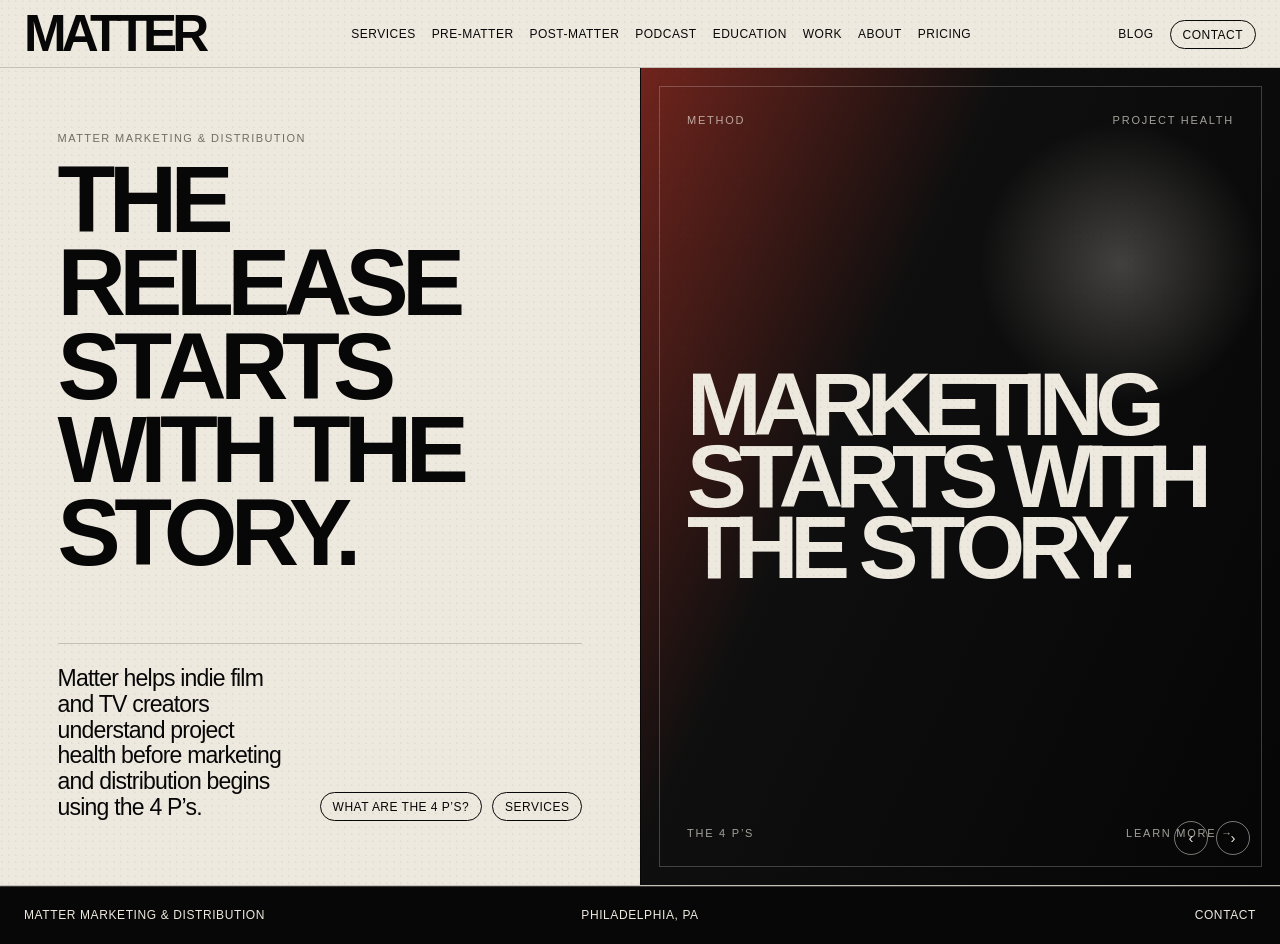
==== index.html @ 063575da "Update Matter website" ====
<!DOCTYPE html>
<html lang="en">
<head>
  <meta charset="UTF-8" />
  <meta name="viewport" content="width=device-width, initial-scale=1.0" />
  <title>Matter Marketing & Distribution</title>
  <link rel="stylesheet" href="./assets/css/style.css" />
</head>
<body>
  <div class="grain"></div>

  <header>
    <a href="./index.html" class="brand">Matter</a>
    <nav aria-label="Main navigation">
      <a href="./services/index.html">Services</a>
      <a href="./pre-matter/index.html">Pre-Matter</a>
      <a href="./post-matter/index.html">Post-Matter</a>
      <a href="./podcast/index.html">Podcast</a>
      <a href="./education/index.html">Education</a>
      <a href="./work/index.html">Work</a>
      <a href="./about/index.html">About</a>
      <a href="./pricing/index.html">Pricing</a>
    </nav>
    <div class="header-right">
      <a href="./blog/index.html">Blog</a>
      <a class="button" href="./contact/index.html">Contact</a>
    </div>
  </header>

  <main id="top">
    <section class="hero">
      <div class="hero-title">
        <div>
          <p class="eyebrow">Matter Marketing & Distribution</p>
          <h1>The release starts with the story.</h1>
        </div>

        <div class="hero-copy">
          <p>Matter helps indie film and TV creators understand project health before marketing and distribution begins using the 4 P’s.</p>
          <div class="hero-buttons">
            <a class="button" href="./about/index.html">What are the 4 P’s?</a>
            <a class="button" href="./services/index.html">Services</a>
          </div>
        </div>
      </div>

      <aside class="hero-feature">
        <div class="featured-carousel" aria-label="Featured Matter carousel">
          <div class="featured-track">
            <a class="featured-slide active" href="./about/index.html">
              <div class="featured-meta">
                <span>Method</span>
                <span>Project Health</span>
              </div>
              <h2>Marketing starts with the story.</h2>
              <div class="featured-meta">
                <span>The 4 P’s</span>
                <span>Learn more →</span>
              </div>
            </a>

            <a class="featured-slide" href="./work/index.html">
              <div class="featured-meta">
                <span>Work</span>
                <span>Featured Projects</span>
              </div>
              <h2>Projects Matter wants people to see.</h2>
              <div class="featured-meta">
                <span>Originals / Clients</span>
                <span>View work →</span>
              </div>
            </a>

            <a class="featured-slide" href="./podcast/index.html">
              <div class="featured-meta">
                <span>Podcast</span>
                <span>Guest Application</span>
              </div>
              <h2>Film workers talking about the work.</h2>
              <div class="featured-meta">
                <span>Matter: The Podcast</span>
                <span>Apply →</span>
              </div>
            </a>
          </div>

          <div class="carousel-controls" aria-label="Carousel controls">
            <button type="button" data-carousel="prev" aria-label="Previous slide">‹</button>
            <button type="button" data-carousel="next" aria-label="Next slide">›</button>
          </div>
        </div>
      </aside>
    </section>
  </main>

  <footer>
    <div>Matter Marketing & Distribution</div>
    <div>Philadelphia, PA</div>
    <div><a href="./contact/index.html">Contact</a></div>
  </footer>

  <script src="./assets/js/main.js"></script>
</body>
</html>
---- assets/css/style.css ----
:root {
  --black: #070707;
  --cream: #eee9df;
  --paper: #f6f1e8;
  --red: #b63326;
  --muted: #736d62;
  --line: rgba(7, 7, 7, .18);
  --line-light: rgba(246, 241, 232, .22);
}

* { box-sizing: border-box; }

html { scroll-behavior: smooth; }

body {
  margin: 0;
  background: var(--cream);
  color: var(--black);
  font-family: Arial, Helvetica, sans-serif;
  letter-spacing: -0.025em;
}

a { color: inherit; text-decoration: none; }

.grain {
  pointer-events: none;
  position: fixed;
  inset: 0;
  z-index: 50;
  opacity: .05;
  background-image: radial-gradient(circle at 25% 20%, #000 0 1px, transparent 1px);
  background-size: 7px 7px;
  mix-blend-mode: multiply;
}

header {
  position: sticky;
  top: 0;
  z-index: 40;
  display: grid;
  grid-template-columns: auto 1fr auto;
  align-items: center;
  gap: 24px;
  padding: 16px 24px 14px;
  border-bottom: 1px solid var(--line);
  background: rgba(238, 233, 223, .92);
  backdrop-filter: blur(18px);
}

.brand {
  font-size: clamp(34px, 4vw, 62px);
  line-height: .72;
  font-weight: 900;
  letter-spacing: -.095em;
  text-transform: uppercase;
}

nav,
.header-right {
  display: flex;
  align-items: center;
  gap: 16px;
  font-size: 12px;
  letter-spacing: .04em;
  text-transform: uppercase;
}

nav { justify-content: center; flex-wrap: wrap; }
.header-right { justify-content: flex-end; }

.button {
  display: inline-flex;
  align-items: center;
  justify-content: center;
  width: fit-content;
  border: 1px solid currentColor;
  border-radius: 999px;
  padding: 8px 12px 7px;
  font-size: 12px;
  line-height: 1;
  letter-spacing: .04em;
  text-transform: uppercase;
  transition: background .2s ease, color .2s ease;
}

.button:hover {
  background: var(--black);
  color: var(--cream);
}

.hero-feature .button:hover,
.poster .button:hover,
.cta .button:hover {
  background: var(--cream);
  color: var(--black);
}

.hero {
  min-height: calc(100vh - 82px);
  display: grid;
  grid-template-columns: 1fr 1fr;
  border-bottom: 1px solid var(--line);
}

.hero-title {
  padding: clamp(36px, 5vw, 76px) clamp(28px, 4.5vw, 68px);
  display: flex;
  flex-direction: column;
  justify-content: space-between;
  gap: 48px;
}

.eyebrow {
  margin: 0 0 14px;
  color: var(--muted);
  font-size: 11px;
  letter-spacing: .13em;
  text-transform: uppercase;
}

h1, h2, h3, p { margin-top: 0; }

h1 {
  margin-bottom: 0;
  max-width: 860px;
  font-size: clamp(54px, 7.4vw, 124px);
  line-height: .88;
  letter-spacing: -.07em;
  text-transform: uppercase;
}

.hero-copy {
  display: grid;
  grid-template-columns: 1fr auto;
  align-items: end;
  gap: 28px;
  padding-top: 22px;
  border-top: 1px solid var(--line);
}

.hero-copy p {
  margin-bottom: 0;
  max-width: 540px;
  font-size: clamp(18px, 1.8vw, 25px);
  line-height: 1.12;
  letter-spacing: -.035em;
}

.hero-buttons {
  display: flex;
  align-items: center;
  justify-content: flex-end;
  gap: 10px;
  flex-wrap: wrap;
}

.hero-feature {
  display: grid;
  grid-template-rows: 1fr;
  border-left: 1px solid var(--line);
  background: var(--black);
  color: var(--cream);
}

.featured-carousel {
  position: relative;
  min-height: 100%;
  padding: 18px;
  background:
    radial-gradient(circle at 75% 24%, rgba(238, 233, 223, .24), transparent 18%),
    linear-gradient(115deg, rgba(182, 51, 38, .58), rgba(12, 12, 12, .32) 36%, rgba(5, 5, 5, .96)),
    #101010;
  overflow: hidden;
}

.featured-carousel::before {
  content: "";
  position: absolute;
  inset: 18px;
  border: 1px solid rgba(238, 233, 223, .24);
  pointer-events: none;
  z-index: 3;
}

.featured-track {
  display: grid;
  height: 100%;
  min-height: 460px;
}

.featured-slide {
  grid-area: 1 / 1;
  min-height: 460px;
  padding: 28px;
  display: flex;
  flex-direction: column;
  justify-content: space-between;
  opacity: 0;
  transform: translateX(16px);
  transition: opacity .5s ease, transform .5s ease;
  pointer-events: none;
}

.featured-slide.active {
  opacity: 1;
  transform: translateX(0);
  pointer-events: auto;
}

.featured-slide h2 {
  margin: 0;
  max-width: 860px;
  font-size: clamp(50px, 7vw, 118px);
  line-height: .8;
  letter-spacing: -.09em;
  text-transform: uppercase;
}

.featured-meta {
  display: flex;
  justify-content: space-between;
  gap: 20px;
  color: rgba(238, 233, 223, .68);
  font-size: 11px;
  letter-spacing: .16em;
  text-transform: uppercase;
}

.carousel-controls {
  position: absolute;
  right: 30px;
  bottom: 30px;
  z-index: 5;
  display: flex;
  gap: 8px;
}

.carousel-controls button {
  width: 34px;
  height: 34px;
  border-radius: 999px;
  border: 1px solid rgba(238, 233, 223, .5);
  background: transparent;
  color: var(--cream);
  cursor: pointer;
  font-size: 15px;
  line-height: 1;
}

.carousel-controls button:hover {
  background: var(--cream);
  color: var(--black);
}

.hero-actions {
  display: grid;
  grid-template-columns: repeat(3, 1fr);
  border-top: 1px solid var(--line-light);
}

.hero-action {
  min-height: 118px;
  padding: 18px;
  display: flex;
  flex-direction: column;
  justify-content: space-between;
  border-right: 1px solid var(--line-light);
  background: #101010;
  transition: background .2s ease;
}

.hero-action:last-child { border-right: 0; }
.hero-action:hover { background: #1a1a1a; }

.label {
  color: var(--muted);
  font-size: 11px;
  letter-spacing: .13em;
  text-transform: uppercase;
}

.dark .label,
.hero-feature .label {
  color: rgba(238, 233, 223, .58);
}

.hero-action strong {
  font-size: clamp(26px, 3vw, 48px);
  line-height: .86;
  letter-spacing: -.075em;
  text-transform: uppercase;
  font-weight: 900;
}

.dark {
  background: var(--black);
  color: var(--cream);
  border-bottom-color: var(--line-light);
}

.price-grid {
  display: grid;
  grid-template-columns: repeat(4, 1fr);
  border-top: 1px solid var(--line-light);
  border-left: 1px solid var(--line-light);
}

.price-card {
  min-height: 230px;
  padding: 18px;
  display: flex;
  flex-direction: column;
  justify-content: space-between;
  border-right: 1px solid var(--line-light);
  border-bottom: 1px solid var(--line-light);
}

.price-card h3 {
  margin-bottom: 8px;
  font-size: clamp(28px, 3vw, 58px);
  line-height: .84;
  letter-spacing: -.08em;
  text-transform: uppercase;
}

.price-card p {
  margin-bottom: 0;
  color: rgba(238, 233, 223, .72);
  font-size: 14px;
  line-height: 1.25;
}

.price {
  color: rgba(238, 233, 223, .72);
  font-size: 13px;
  letter-spacing: .09em;
  text-transform: uppercase;
}

.rows {
  border-top: 1px solid var(--line);
}

.row {
  display: grid;
  grid-template-columns: 180px 1fr 220px;
  gap: 24px;
  align-items: center;
  padding: 20px 0;
  border-bottom: 1px solid var(--line);
}

.row h3 {
  margin-bottom: 0;
  font-size: clamp(28px, 3.4vw, 64px);
  line-height: .82;
  letter-spacing: -.08em;
  text-transform: uppercase;
}

.row p {
  margin-bottom: 0;
  color: #3d3831;
  font-size: 15px;
  line-height: 1.25;
}

.editorial {
  display: grid;
  grid-template-columns: 1fr 1fr;
  border-top: 1px solid var(--line);
  border-left: 1px solid var(--line);
}

.editorial-card {
  min-height: 320px;
  padding: 20px;
  display: flex;
  flex-direction: column;
  justify-content: space-between;
  border-right: 1px solid var(--line);
  border-bottom: 1px solid var(--line);
  transition: background .2s ease, color .2s ease;
}

.editorial-card:hover {
  background: var(--black);
  color: var(--cream);
}

.editorial-card:hover .label { color: rgba(238, 233, 223, .58); }

.editorial-card h3 {
  margin-bottom: 12px;
  font-size: clamp(38px, 5vw, 92px);
  line-height: .8;
  letter-spacing: -.085em;
  text-transform: uppercase;
}

.editorial-card p {
  max-width: 470px;
  margin-bottom: 0;
  font-size: 15px;
  line-height: 1.28;
}

.news-layout {
  display: grid;
  grid-template-columns: 1.25fr .75fr;
  border-top: 1px solid var(--line-light);
  border-left: 1px solid var(--line-light);
}

.news-card {
  min-height: 340px;
  padding: 20px;
  display: flex;
  flex-direction: column;
  justify-content: space-between;
  border-right: 1px solid var(--line-light);
  border-bottom: 1px solid var(--line-light);
  background: #111;
}

.news-card.side { background: #171717; }

.news-card h3 {
  margin-bottom: 12px;
  font-size: clamp(36px, 4.8vw, 94px);
  line-height: .82;
  letter-spacing: -.085em;
  text-transform: uppercase;
}

.news-card p {
  max-width: 500px;
  margin-bottom: 0;
  color: rgba(238, 233, 223, .72);
  line-height: 1.28;
}

.cta {
  padding: clamp(44px, 7vw, 110px) clamp(24px, 4vw, 58px);
  background: var(--red);
  color: var(--cream);
}

.cta h2 {
  max-width: 1160px;
  margin-bottom: 24px;
  font-size: clamp(56px, 9vw, 160px);
  line-height: .8;
  letter-spacing: -.095em;
  text-transform: uppercase;
}

.cta-line {
  display: grid;
  grid-template-columns: 1fr auto;
  gap: 24px;
  align-items: center;
  padding-top: 18px;
  border-top: 1px solid rgba(238, 233, 223, .34);
}

.cta p {
  max-width: 520px;
  margin-bottom: 0;
  color: rgba(238, 233, 223, .8);
  font-size: 17px;
  line-height: 1.28;
}

footer {
  display: grid;
  grid-template-columns: 1fr 1fr 1fr;
  gap: 24px;
  padding: 20px 24px;
  background: var(--black);
  color: var(--cream);
  border-top: 1px solid var(--line-light);
  font-size: 12px;
  letter-spacing: .05em;
  line-height: 1.4;
  text-transform: uppercase;
}

footer div:nth-child(2) { text-align: center; }
footer div:nth-child(3) { text-align: right; }

@media (max-width: 1050px) {
  header { grid-template-columns: 1fr auto; }
  nav { grid-column: 1 / -1; grid-row: 2; justify-content: flex-start; }
  .hero, .news-layout { grid-template-columns: 1fr; }
  .hero-feature { border-left: 0; border-top: 1px solid var(--line); }
  .price-grid { grid-template-columns: repeat(2, 1fr); }
  .row { grid-template-columns: 1fr; gap: 8px; align-items: start; }
}

@media (max-width: 720px) {
  header { padding: 14px 16px; gap: 16px; }
  nav { gap: 12px; overflow-x: auto; flex-wrap: nowrap; padding-bottom: 2px; }
  .header-right a:not(.button) { display: none; }
  .hero-copy, .cta { padding-left: 18px; padding-right: 18px; }
  .hero-copy { min-height: 520px; }
  .hero-copy, .poster { min-height: auto; }
  .hero-copy, .poster { padding-top: 34px; padding-bottom: 34px; }
  .hero-buttons { justify-content: flex-start; }
  .hero-copy, .poster { gap: 60px; }
  .hero-copy .eyebrow { margin-bottom: 12px; }
  .hero-copy, .poster, .editorial-card, .news-card { min-height: 240px; }
  .hero-copy { justify-content: space-between; }
  .hero-title h1 { font-size: clamp(48px, 14vw, 92px); line-height: .9; letter-spacing: -.065em; }
  .hero-copy .hero-copy { display: block; }
  .hero-copy p { font-size: 18px; }
  .hero-copy .hero-copy { border-top: 0; }
  .hero-copy + .hero-feature .poster { min-height: 420px; }
  .hero-actions, .price-grid, .editorial, .cta-line, footer { grid-template-columns: 1fr; }
  footer div:nth-child(2), footer div:nth-child(3) { text-align: left; }
}
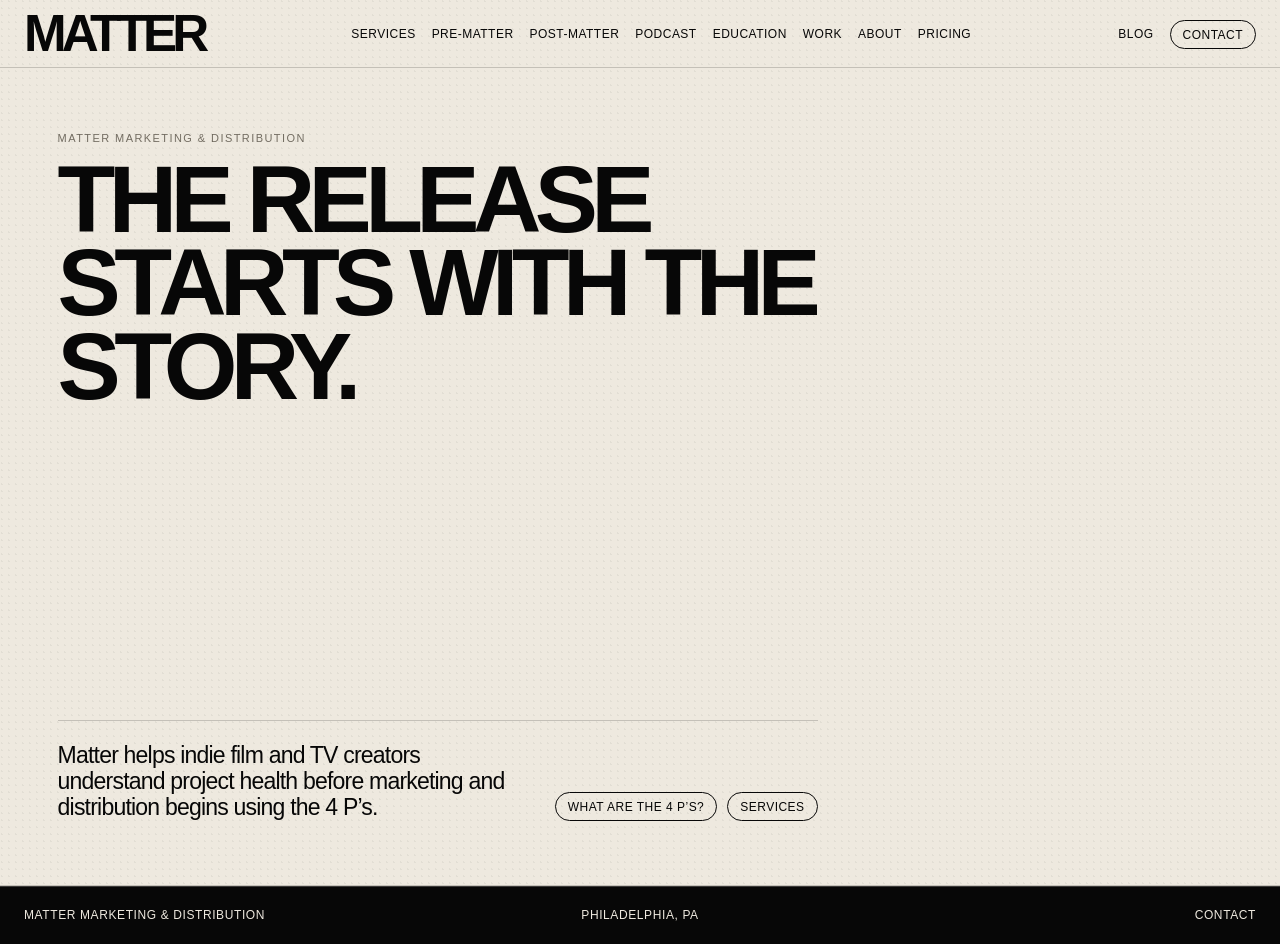
==== commit 2a9fd3f4: "Simplify homepage hero" ====
--- a/index.html
+++ b/index.html
@@ -27,8 +27,8 @@
     </div>
   </header>
 
-  <main id="top">
-    <section class="hero">
+   <main id="top">
+    <section class="hero hero-solo">
       <div class="hero-title">
         <div>
           <p class="eyebrow">Matter Marketing & Distribution</p>
@@ -43,53 +43,6 @@
           </div>
         </div>
       </div>
-
-      <aside class="hero-feature">
-        <div class="featured-carousel" aria-label="Featured Matter carousel">
-          <div class="featured-track">
-            <a class="featured-slide active" href="./about/index.html">
-              <div class="featured-meta">
-                <span>Method</span>
-                <span>Project Health</span>
-              </div>
-              <h2>Marketing starts with the story.</h2>
-              <div class="featured-meta">
-                <span>The 4 P’s</span>
-                <span>Learn more →</span>
-              </div>
-            </a>
-
-            <a class="featured-slide" href="./work/index.html">
-              <div class="featured-meta">
-                <span>Work</span>
-                <span>Featured Projects</span>
-              </div>
-              <h2>Projects Matter wants people to see.</h2>
-              <div class="featured-meta">
-                <span>Originals / Clients</span>
-                <span>View work →</span>
-              </div>
-            </a>
-
-            <a class="featured-slide" href="./podcast/index.html">
-              <div class="featured-meta">
-                <span>Podcast</span>
-                <span>Guest Application</span>
-              </div>
-              <h2>Film workers talking about the work.</h2>
-              <div class="featured-meta">
-                <span>Matter: The Podcast</span>
-                <span>Apply →</span>
-              </div>
-            </a>
-          </div>
-
-          <div class="carousel-controls" aria-label="Carousel controls">
-            <button type="button" data-carousel="prev" aria-label="Previous slide">‹</button>
-            <button type="button" data-carousel="next" aria-label="Next slide">›</button>
-          </div>
-        </div>
-      </aside>
     </section>
   </main>
 
@@ -99,6 +52,5 @@
     <div><a href="./contact/index.html">Contact</a></div>
   </footer>
 
-  <script src="./assets/js/main.js"></script>
 </body>
 </html>
--- a/assets/css/style.css
+++ b/assets/css/style.css
@@ -519,3 +519,16 @@
   .hero-actions, .price-grid, .editorial, .cta-line, footer { grid-template-columns: 1fr; }
   footer div:nth-child(2), footer div:nth-child(3) { text-align: left; }
 }
+
+.hero-solo {
+  grid-template-columns: 1fr;
+}
+
+.hero-solo .hero-title {
+  border-right: 0;
+  max-width: none;
+}
+
+.hero-solo .hero-copy {
+  max-width: 760px;
+}
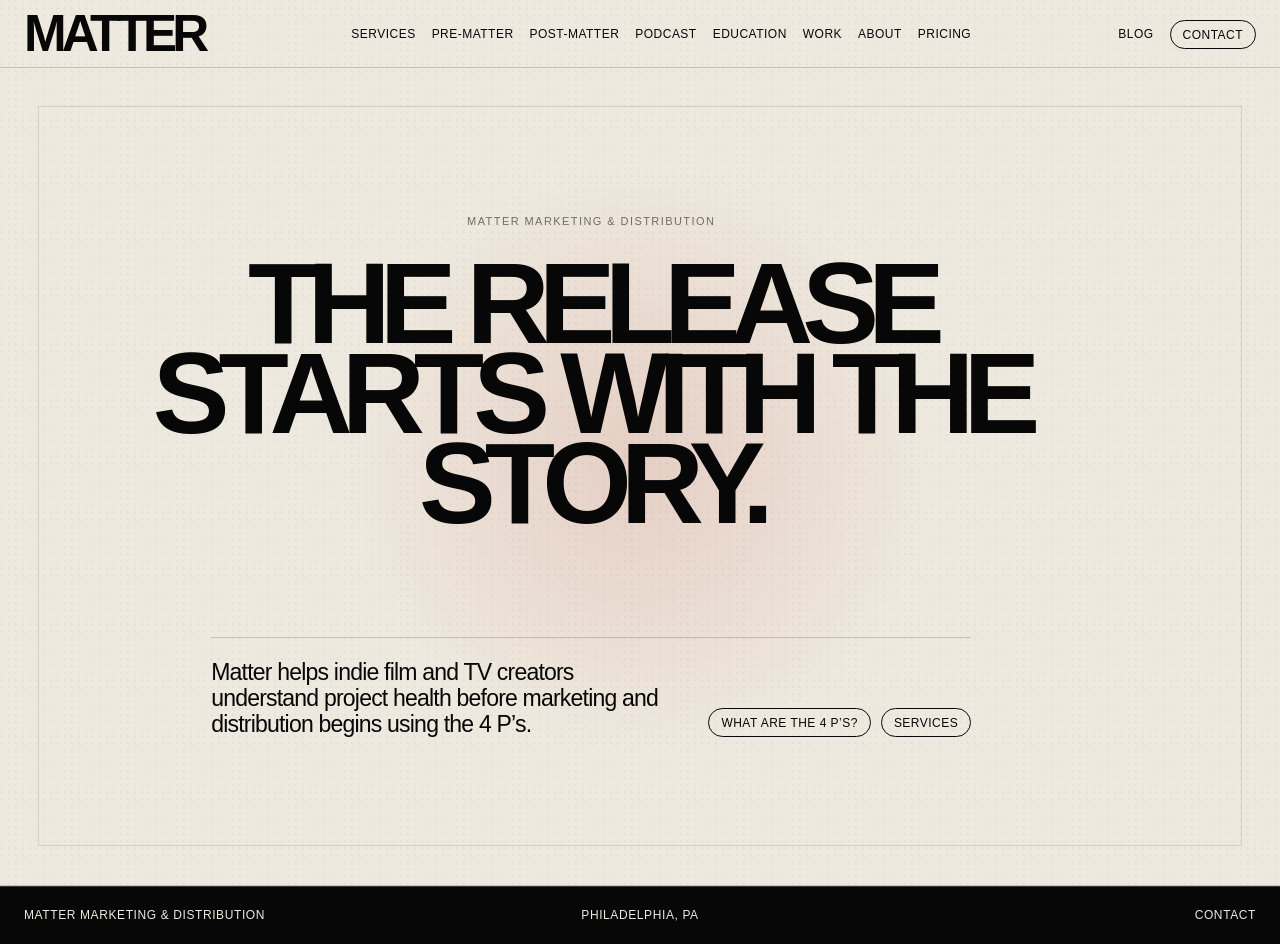
==== commit 41ae731d: "Add favicon files" ====
--- a/index.html
+++ b/index.html
@@ -3,7 +3,26 @@
 <head>
   <meta charset="UTF-8" />
   <meta name="viewport" content="width=device-width, initial-scale=1.0" />
-  <title>Matter Marketing & Distribution</title>
+
+  <title>Matter Marketing & Distribution | Indie Film Release Strategy</title>
+  <meta name="description" content="Matter helps independent film and TV creators position, market, and prepare projects for release using the 4 P’s: People, Process, Product, and Participation." />
+
+  <link rel="canonical" href="https://www.matterdistribution.com/" />
+  <link rel="icon" href="/assets/images/favicon.ico">
+<link rel="icon" type="image/png" sizes="32x32" href="/assets/images/favicon-32x32.png">
+<link rel="icon" type="image/png" sizes="16x16" href="/assets/images/favicon-16x16.png">
+<link rel="apple-touch-icon" href="/assets/images/apple-touch-icon.png">
+
+  <meta property="og:site_name" content="Matter Marketing & Distribution" />
+  <meta property="og:title" content="Matter Marketing & Distribution | Indie Film Release Strategy" />
+  <meta property="og:description" content="Matter helps independent film and TV creators position, market, and prepare projects for release using the 4 P’s." />
+  <meta property="og:url" content="https://www.matterdistribution.com/" />
+  <meta property="og:type" content="website" />
+
+  <meta name="twitter:card" content="summary" />
+  <meta name="twitter:title" content="Matter Marketing & Distribution | Indie Film Release Strategy" />
+  <meta name="twitter:description" content="Matter helps independent film and TV creators position, market, and prepare projects for release using the 4 P’s." />
+
   <link rel="stylesheet" href="./assets/css/style.css" />
 </head>
 <body>
--- a/assets/css/style.css
+++ b/assets/css/style.css
@@ -488,6 +488,223 @@
 
 footer div:nth-child(2) { text-align: center; }
 footer div:nth-child(3) { text-align: right; }
+
+    .pricing-motion-wrap{
+      width:min(1120px, 100%);
+      margin: 10px auto 0;
+      border:1px solid var(--line);
+      background:
+        radial-gradient(circle at 18% 30%, rgba(182,51,38,.16), transparent 20%),
+        radial-gradient(circle at 80% 26%, rgba(51,95,140,.12), transparent 18%),
+        linear-gradient(180deg, rgba(238,233,223,.03), rgba(238,233,223,.015));
+      overflow:hidden;
+      position:relative;
+      min-height: 320px;
+    }
+
+    .pricing-motion-wrap::before{
+      content:"";
+      position:absolute;
+      inset:18px;
+      border:1px solid rgba(238,233,223,.10);
+      pointer-events:none;
+    }
+
+    .pricing-motion{
+      position:relative;
+      height:320px;
+      overflow:hidden;
+      isolation:isolate;
+    }
+
+    .money-plate{
+      position:absolute;
+      left:50%;
+      bottom:42px;
+      width:420px;
+      height:98px;
+      transform:translateX(-50%);
+      border-radius:50%;
+      border:1px solid rgba(238,233,223,.10);
+      background:
+        radial-gradient(circle at 50% 50%, rgba(238,233,223,.06), transparent 62%);
+      box-shadow:
+        0 0 0 18px rgba(238,233,223,.015),
+        0 0 0 44px rgba(238,233,223,.01);
+    }
+
+    .money-orbit{
+      position:absolute;
+      left:50%;
+      top:50%;
+      border:1px solid rgba(238,233,223,.10);
+      border-radius:50%;
+      transform:translate(-50%, -50%);
+      animation: orbitSpin linear infinite;
+    }
+
+    .orbit-1{
+      width:360px;
+      height:360px;
+      opacity:.36;
+      animation-duration:22s;
+    }
+
+    .orbit-2{
+      width:250px;
+      height:250px;
+      opacity:.24;
+      animation-duration:16s;
+      animation-direction:reverse;
+    }
+
+    .orbit-3{
+      width:150px;
+      height:150px;
+      opacity:.18;
+      animation-duration:10s;
+    }
+
+    .money-node{
+      position:absolute;
+      width:10px;
+      height:10px;
+      border-radius:50%;
+      background:rgba(185,154,91,.82);
+      box-shadow:0 0 14px rgba(185,154,91,.18);
+      animation: nodePulse 2.8s ease-in-out infinite;
+    }
+
+    .node-a{ left:22%; top:26%; animation-delay:0s; }
+    .node-b{ right:24%; top:20%; animation-delay:.6s; }
+    .node-c{ left:31%; bottom:28%; animation-delay:1.2s; }
+    .node-d{ right:30%; bottom:24%; animation-delay:1.8s; }
+
+    .money-stack{
+      position:absolute;
+      bottom:78px;
+      display:flex;
+      flex-direction:column-reverse;
+      gap:6px;
+      animation: stackFloat 4.8s ease-in-out infinite;
+    }
+
+    .money-stack span{
+      display:block;
+      width:74px;
+      height:14px;
+      border-radius:999px;
+      border:1px solid rgba(185,154,91,.34);
+      background:
+        linear-gradient(180deg, rgba(238,233,223,.16), rgba(185,154,91,.10)),
+        rgba(185,154,91,.12);
+      box-shadow:0 1px 0 rgba(238,233,223,.10) inset;
+    }
+
+    .stack-1{
+      left:24%;
+      animation-delay:0s;
+    }
+
+    .stack-1 span:nth-child(1){ width:62px; }
+    .stack-1 span:nth-child(2){ width:66px; }
+    .stack-1 span:nth-child(3){ width:70px; }
+    .stack-1 span:nth-child(4){ width:74px; }
+
+    .stack-2{
+      left:50%;
+      transform:translateX(-50%);
+      animation-delay:.7s;
+    }
+
+    .stack-2 span:nth-child(1){ width:66px; }
+    .stack-2 span:nth-child(2){ width:69px; }
+    .stack-2 span:nth-child(3){ width:72px; }
+    .stack-2 span:nth-child(4){ width:75px; }
+    .stack-2 span:nth-child(5){ width:78px; }
+    .stack-2 span:nth-child(6){ width:82px; }
+
+    .stack-3{
+      right:24%;
+      animation-delay:1.4s;
+    }
+
+    .stack-3 span:nth-child(1){ width:58px; }
+    .stack-3 span:nth-child(2){ width:64px; }
+    .stack-3 span:nth-child(3){ width:70px; }
+
+    .money-beam{
+      position:absolute;
+      height:1px;
+      background:linear-gradient(90deg, transparent, rgba(238,233,223,.28), transparent);
+      animation: beamSlide 5.8s ease-in-out infinite;
+      opacity:.8;
+    }
+
+    .beam-1{
+      left:19%;
+      top:30%;
+      width:180px;
+      transform:rotate(18deg);
+      animation-delay:0s;
+    }
+
+    .beam-2{
+      right:18%;
+      top:36%;
+      width:160px;
+      transform:rotate(-16deg);
+      animation-delay:1.2s;
+    }
+
+    .beam-3{
+      left:50%;
+      bottom:112px;
+      width:220px;
+      transform:translateX(-50%);
+      animation-delay:2.2s;
+    }
+
+    .money-chip{
+      position:absolute;
+      width:18px;
+      height:18px;
+      border-radius:50%;
+      border:1px solid rgba(51,95,140,.34);
+      background:
+        radial-gradient(circle at 35% 35%, rgba(238,233,223,.30), transparent 32%),
+        rgba(51,95,140,.16);
+      animation: chipDrift 7s ease-in-out infinite;
+    }
+
+    .chip-1{ left:18%; top:44%; animation-delay:0s; }
+    .chip-2{ right:16%; top:48%; animation-delay:1.3s; }
+    .chip-3{ left:49%; top:18%; animation-delay:2.1s; }
+
+    @keyframes orbitSpin{
+      from{ transform:translate(-50%, -50%) rotate(0deg); }
+      to{ transform:translate(-50%, -50%) rotate(360deg); }
+    }
+
+    @keyframes nodePulse{
+      0%,100%{ transform:scale(1); opacity:.75; }
+      50%{ transform:scale(1.28); opacity:1; }
+    }
+
+    @keyframes stackFloat{
+      0%,100%{ transform:translateY(0); }
+      50%{ transform:translateY(-8px); }
+    }
+
+    @keyframes beamSlide{
+      0%,100%{ opacity:.18; transform:translateX(0) rotate(var(--rot, 0deg)); }
+      50%{ opacity:.82; transform:translateX(16px) rotate(var(--rot, 0deg)); }
+    }
+
+    @keyframes chipDrift{
+      0%,100%{ transform:translateY(0) translateX(0); opacity:.56; }
+      50%{ transform:translateY(-16px) translateX(8px); opacity:1; }
+    }
 
 @media (max-width: 1050px) {
   header { grid-template-columns: 1fr auto; }
@@ -518,6 +735,29 @@
   .hero-copy + .hero-feature .poster { min-height: 420px; }
   .hero-actions, .price-grid, .editorial, .cta-line, footer { grid-template-columns: 1fr; }
   footer div:nth-child(2), footer div:nth-child(3) { text-align: left; }
+
+        .pricing-motion-wrap{
+        min-height:260px;
+      }
+
+      .pricing-motion{
+        height:260px;
+      }
+
+      .money-plate{
+        width:280px;
+        height:72px;
+        bottom:34px;
+      }
+
+      .orbit-1{ width:250px; height:250px; }
+      .orbit-2{ width:180px; height:180px; }
+      .orbit-3{ width:110px; height:110px; }
+
+      .money-stack span{
+        height:12px;
+      }
+
 }
 
 .hero-solo {
@@ -531,4 +771,162 @@
 
 .hero-solo .hero-copy {
   max-width: 760px;
-}+}
+
+/* Homepage centered solo hero refresh */
+
+.hero-solo {
+  grid-template-columns: 1fr;
+  min-height: calc(100vh - 82px);
+  display: grid;
+  place-items: center;
+  padding: clamp(28px, 4vw, 64px);
+  overflow: hidden;
+  position: relative;
+}
+
+.hero-solo::before {
+  content: "";
+  position: absolute;
+  width: min(48vw, 620px);
+  height: min(48vw, 620px);
+  border-radius: 999px;
+  background: radial-gradient(circle, rgba(182, 51, 38, .16), transparent 68%);
+  left: 50%;
+  top: 48%;
+  transform: translate(-50%, -50%);
+  opacity: .9;
+  animation: matterPulse 7s ease-in-out infinite;
+  pointer-events: none;
+}
+
+.hero-solo::after {
+  content: "";
+  position: absolute;
+  inset: clamp(18px, 3vw, 48px);
+  border: 1px solid rgba(7, 7, 7, .12);
+  pointer-events: none;
+  opacity: .85;
+}
+
+.hero-solo .hero-title {
+  width: min(1180px, 100%);
+  min-height: auto;
+  border-right: 0;
+  max-width: none;
+  padding: 0;
+  display: grid;
+  gap: clamp(80px, 12vh, 160px);
+  position: relative;
+  z-index: 2;
+}
+
+.hero-solo .hero-title > div:first-child {
+  text-align: center;
+  display: grid;
+  justify-items: center;
+  gap: 18px;
+}
+
+.hero-solo .hero-title h1 {
+  max-width: 1080px;
+  margin: 0 auto;
+  text-align: center;
+  font-size: clamp(64px, 9vw, 168px);
+  line-height: .78;
+  letter-spacing: -.095em;
+  animation: titleSettle .9s ease both;
+}
+
+.hero-solo .eyebrow {
+  animation: fadeUp .7s ease both;
+}
+
+.hero-solo .hero-copy {
+  width: min(760px, 100%);
+  max-width: 760px;
+  margin: 0 auto;
+  padding-top: 22px;
+  border-top: 1px solid rgba(7, 7, 7, .16);
+  display: grid;
+  grid-template-columns: 1fr auto;
+  gap: 24px;
+  align-items: end;
+  animation: fadeUp .9s ease .16s both;
+}
+
+.hero-solo .hero-copy p {
+  margin: 0;
+}
+
+.hero-solo .hero-buttons {
+  display: flex;
+  gap: 10px;
+  flex-wrap: wrap;
+  justify-content: flex-end;
+}
+
+@keyframes matterPulse {
+  0%, 100% {
+    transform: translate(-50%, -50%) scale(.92);
+    opacity: .55;
+  }
+
+  50% {
+    transform: translate(-50%, -50%) scale(1.08);
+    opacity: .95;
+  }
+}
+
+@keyframes titleSettle {
+  from {
+    opacity: 0;
+    transform: translateY(16px) scale(.985);
+  }
+
+  to {
+    opacity: 1;
+    transform: translateY(0) scale(1);
+  }
+}
+
+@keyframes fadeUp {
+  from {
+    opacity: 0;
+    transform: translateY(14px);
+  }
+
+  to {
+    opacity: 1;
+    transform: translateY(0);
+  }
+}
+
+@media (max-width: 850px) {
+  .hero-solo {
+    place-items: start center;
+    padding-top: 70px;
+  }
+
+  .hero-solo .hero-title {
+    gap: 80px;
+  }
+
+  .hero-solo .hero-title > div:first-child {
+    text-align: left;
+    justify-items: start;
+  }
+
+  .hero-solo .hero-title h1 {
+    text-align: left;
+  }
+
+  .hero-solo .hero-copy {
+    grid-template-columns: 1fr;
+    margin: 0;
+  }
+
+  .hero-solo .hero-buttons {
+    justify-content: flex-start;
+  }
+}
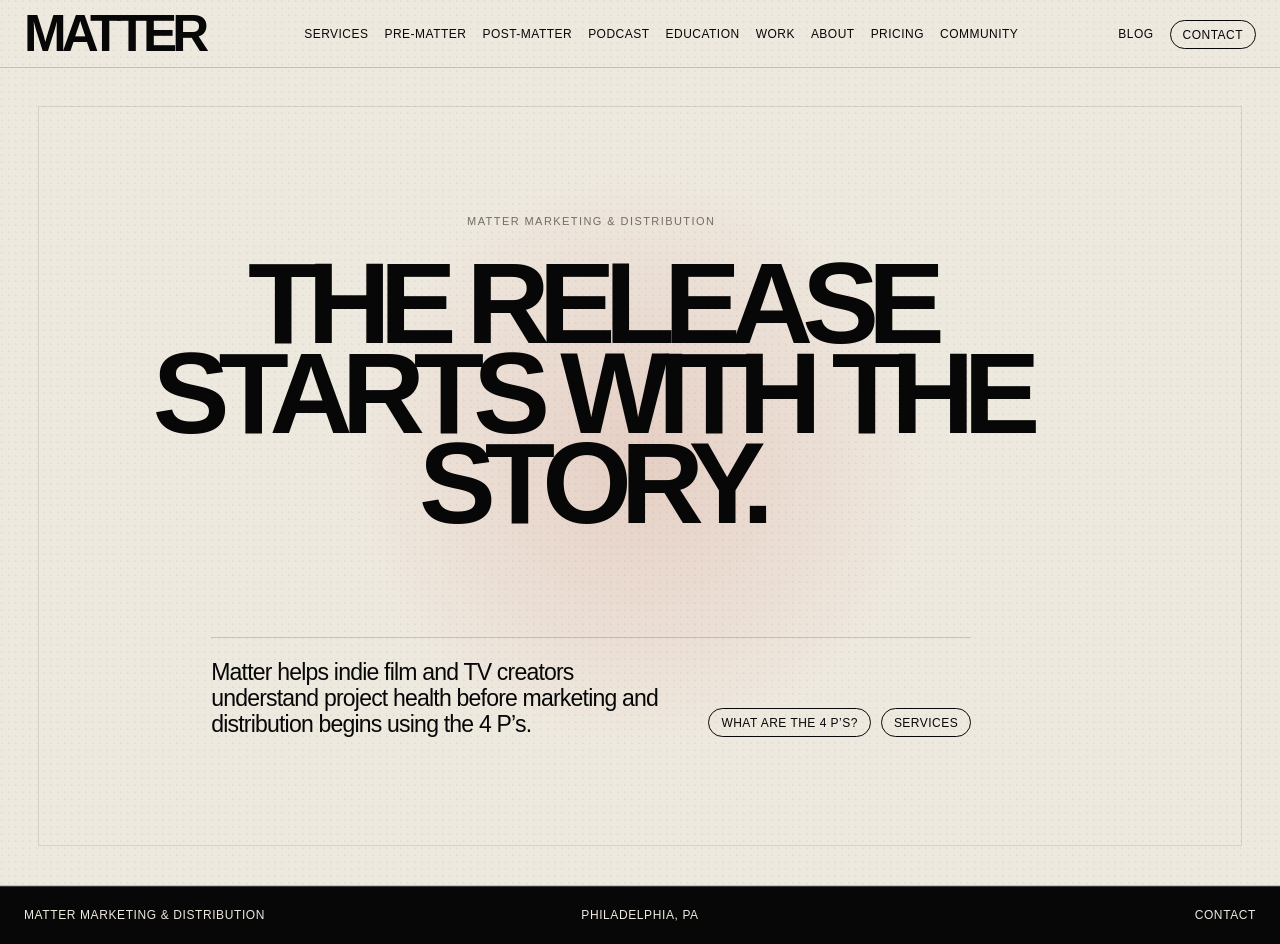
==== commit 8826de0e: "Add community link to homepage nav" ====
--- a/index.html
+++ b/index.html
@@ -39,6 +39,7 @@
       <a href="./work/index.html">Work</a>
       <a href="./about/index.html">About</a>
       <a href="./pricing/index.html">Pricing</a>
+      <a href="./community/index.html">Community</a>
     </nav>
     <div class="header-right">
       <a href="./blog/index.html">Blog</a>
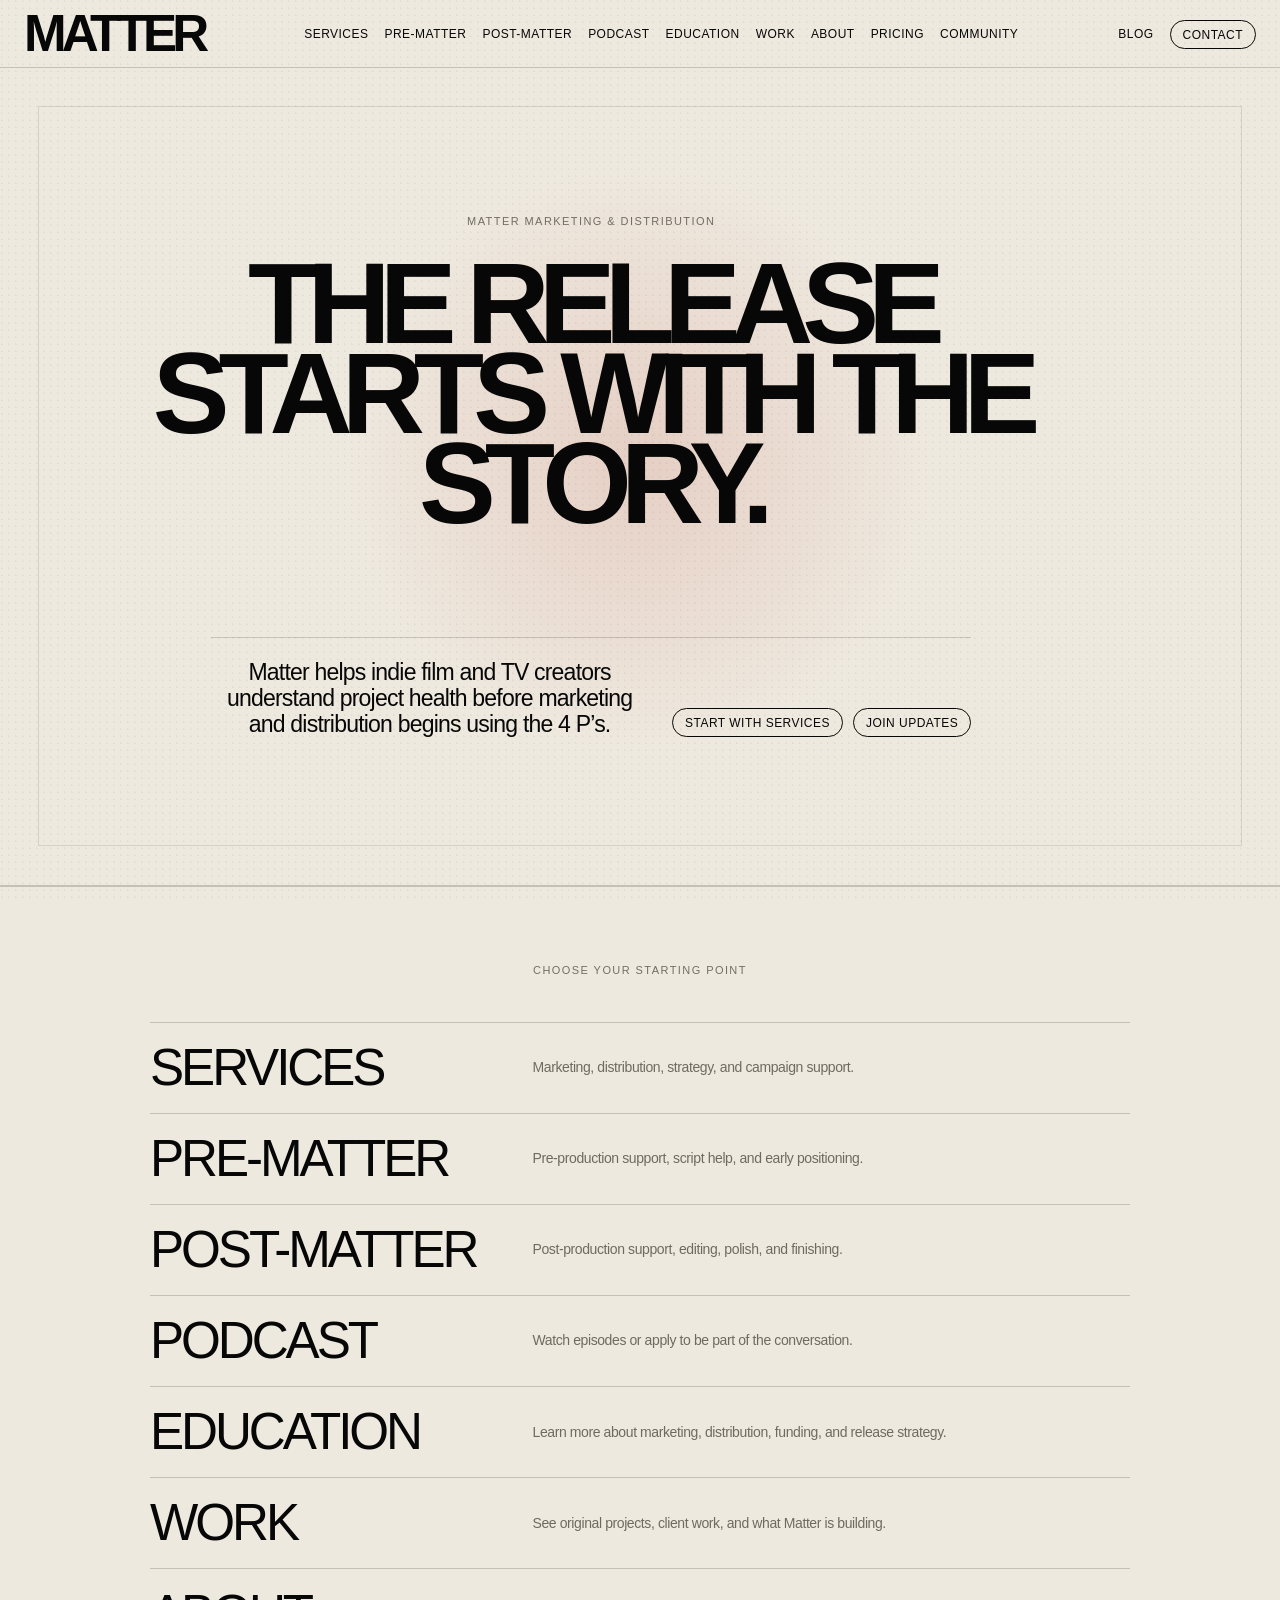
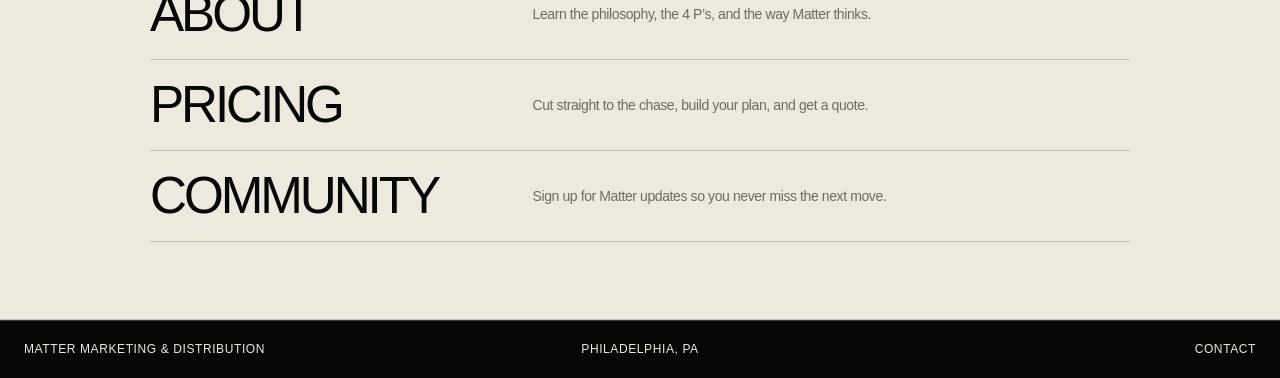
==== commit 545e377d: "Refine cinematic homepage funnel" ====
--- a/index.html
+++ b/index.html
@@ -24,6 +24,62 @@
   <meta name="twitter:description" content="Matter helps independent film and TV creators position, market, and prepare projects for release using the 4 P’s." />
 
   <link rel="stylesheet" href="./assets/css/style.css" />
+
+  <style>
+  .home-paths {
+    padding: clamp(44px, 6vw, 84px) clamp(22px, 5vw, 72px);
+    text-align: center;
+    border-top: 1px solid rgba(7,7,7,.18);
+    border-bottom: 1px solid rgba(7,7,7,.18);
+  }
+
+  .path-list {
+    max-width: 980px;
+    margin: clamp(26px, 4vw, 46px) auto 0;
+    display: grid;
+    gap: 0;
+    border-top: 1px solid rgba(7,7,7,.18);
+  }
+
+  .path-list a {
+    display: grid;
+    grid-template-columns: .6fr 1fr;
+    gap: 24px;
+    align-items: center;
+    padding: 22px 0;
+    border-bottom: 1px solid rgba(7,7,7,.18);
+    text-align: left;
+    transition: opacity .25s ease, transform .25s ease;
+  }
+
+  .path-list a:hover {
+    opacity: .62;
+    transform: translateX(6px);
+  }
+
+  .path-list span {
+    font-size: clamp(28px, 4vw, 54px);
+    line-height: .9;
+    letter-spacing: -.06em;
+    text-transform: uppercase;
+  }
+
+  .path-list small {
+    color: #6f6a61;
+    font-size: 14px;
+    line-height: 1.35;
+  }
+
+  @media (max-width: 720px) {
+    .path-list a {
+      grid-template-columns: 1fr;
+      gap: 8px;
+      text-align: center;
+    }
+  }
+</style>
+
+
 </head>
 <body>
   <div class="grain"></div>
@@ -47,24 +103,75 @@
     </div>
   </header>
 
-   <main id="top">
-    <section class="hero hero-solo">
-      <div class="hero-title">
-        <div>
-          <p class="eyebrow">Matter Marketing & Distribution</p>
-          <h1>The release starts with the story.</h1>
-        </div>
+ <main id="top">
+  <section class="hero hero-solo">
+    <div class="hero-title" style="text-align:center; margin:0 auto; align-items:center;">
+      <div>
+        <p class="eyebrow">Matter Marketing & Distribution</p>
+        <h1>The release starts with the story.</h1>
+      </div>
 
-        <div class="hero-copy">
-          <p>Matter helps indie film and TV creators understand project health before marketing and distribution begins using the 4 P’s.</p>
-          <div class="hero-buttons">
-            <a class="button" href="./about/index.html">What are the 4 P’s?</a>
-            <a class="button" href="./services/index.html">Services</a>
-          </div>
+      <div class="hero-copy" style="margin:0 auto; text-align:center;">
+        <p>Matter helps indie film and TV creators understand project health before marketing and distribution begins using the 4 P’s.</p>
+        <div class="hero-buttons" style="justify-content:center;">
+          <a class="button" href="./services/index.html">Start with Services</a>
+          <a class="button" href="./community/index.html">Join Updates</a>
         </div>
       </div>
-    </section>
-  </main>
+    </div>
+  </section>
+
+  <section class="home-paths">
+    <p class="eyebrow">Choose your starting point</p>
+
+    <div class="path-list">
+      <a href="./services/index.html">
+        <span>Services</span>
+        <small>Marketing, distribution, strategy, and campaign support.</small>
+      </a>
+
+      <a href="./pre-matter/index.html">
+        <span>Pre-Matter</span>
+        <small>Pre-production support, script help, and early positioning.</small>
+      </a>
+
+      <a href="./post-matter/index.html">
+        <span>Post-Matter</span>
+        <small>Post-production support, editing, polish, and finishing.</small>
+      </a>
+
+      <a href="./podcast/index.html">
+        <span>Podcast</span>
+        <small>Watch episodes or apply to be part of the conversation.</small>
+      </a>
+
+      <a href="./education/index.html">
+        <span>Education</span>
+        <small>Learn more about marketing, distribution, funding, and release strategy.</small>
+      </a>
+
+      <a href="./work/index.html">
+        <span>Work</span>
+        <small>See original projects, client work, and what Matter is building.</small>
+      </a>
+
+      <a href="./about/index.html">
+        <span>About</span>
+        <small>Learn the philosophy, the 4 P’s, and the way Matter thinks.</small>
+      </a>
+
+      <a href="./pricing/index.html">
+        <span>Pricing</span>
+        <small>Cut straight to the chase, build your plan, and get a quote.</small>
+      </a>
+
+      <a href="./community/index.html">
+        <span>Community</span>
+        <small>Sign up for Matter updates so you never miss the next move.</small>
+      </a>
+    </div>
+  </section>
+</main>
 
   <footer>
     <div>Matter Marketing & Distribution</div>
